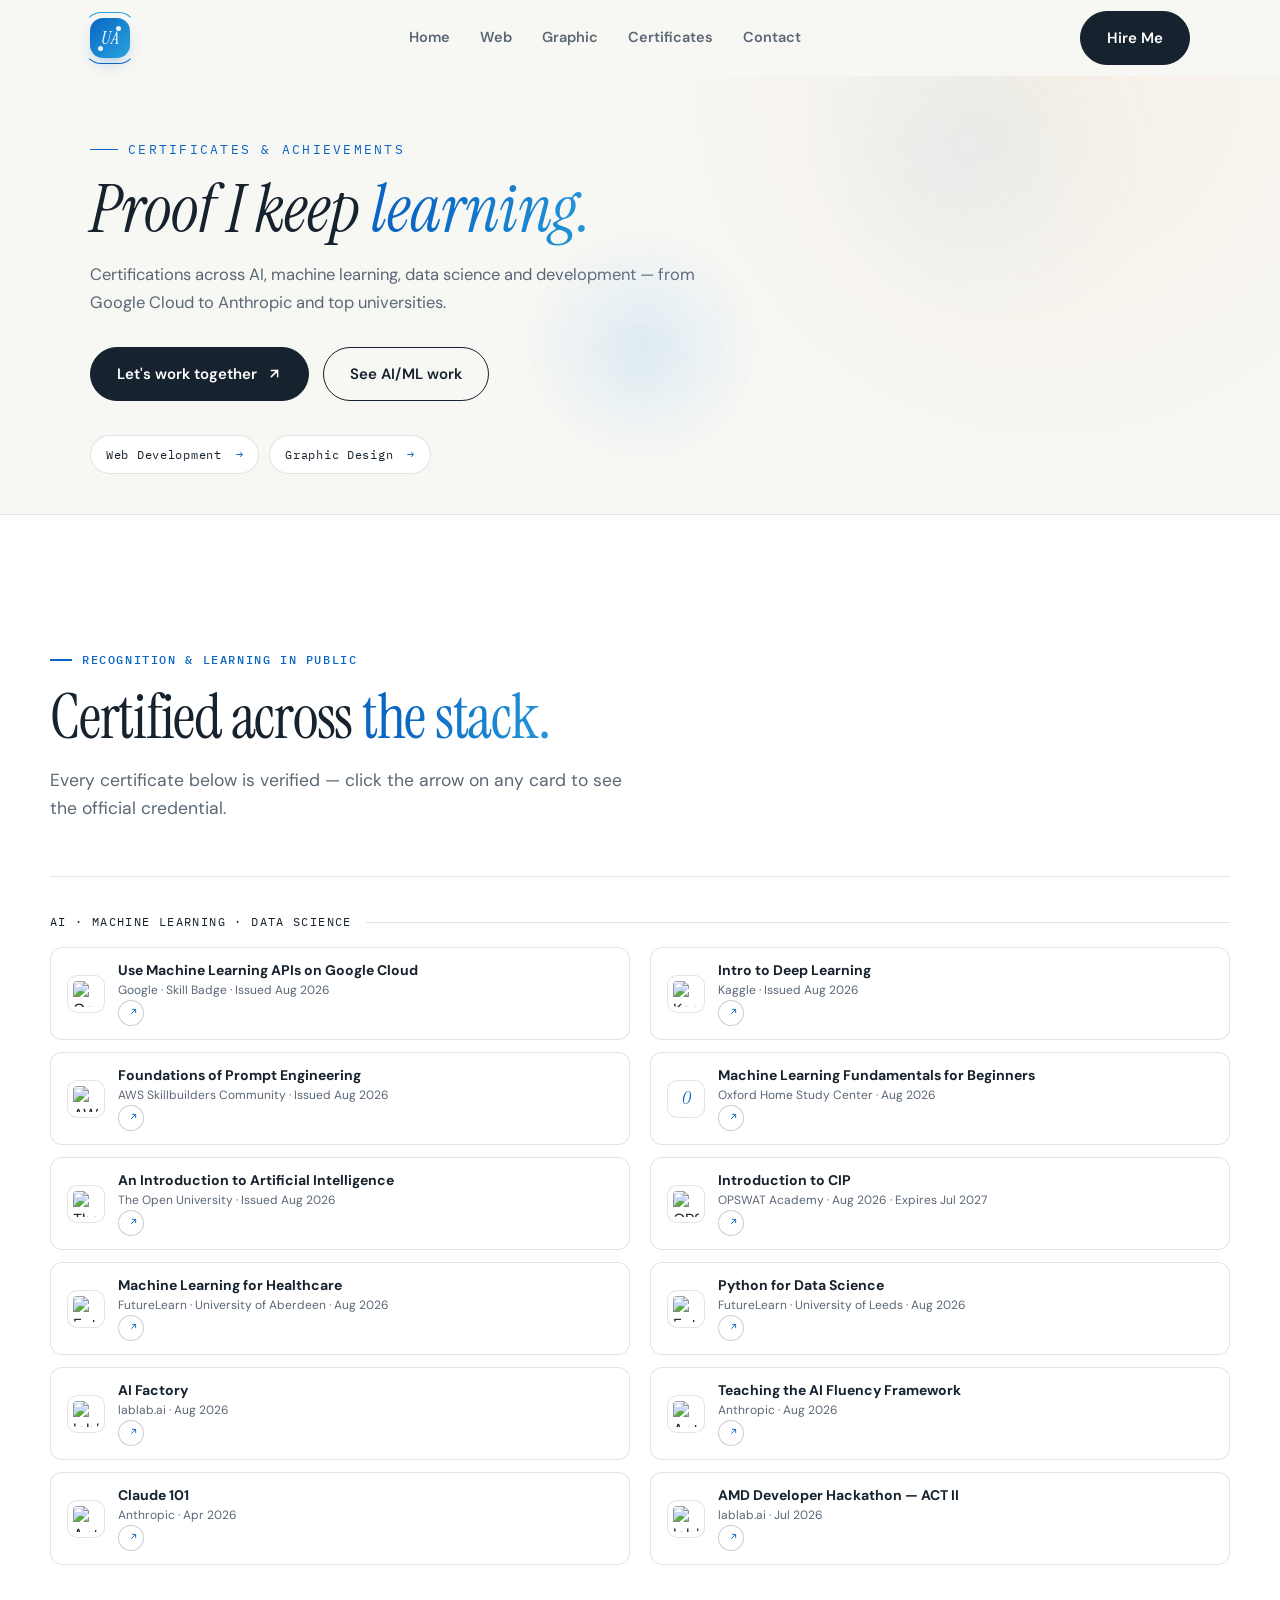
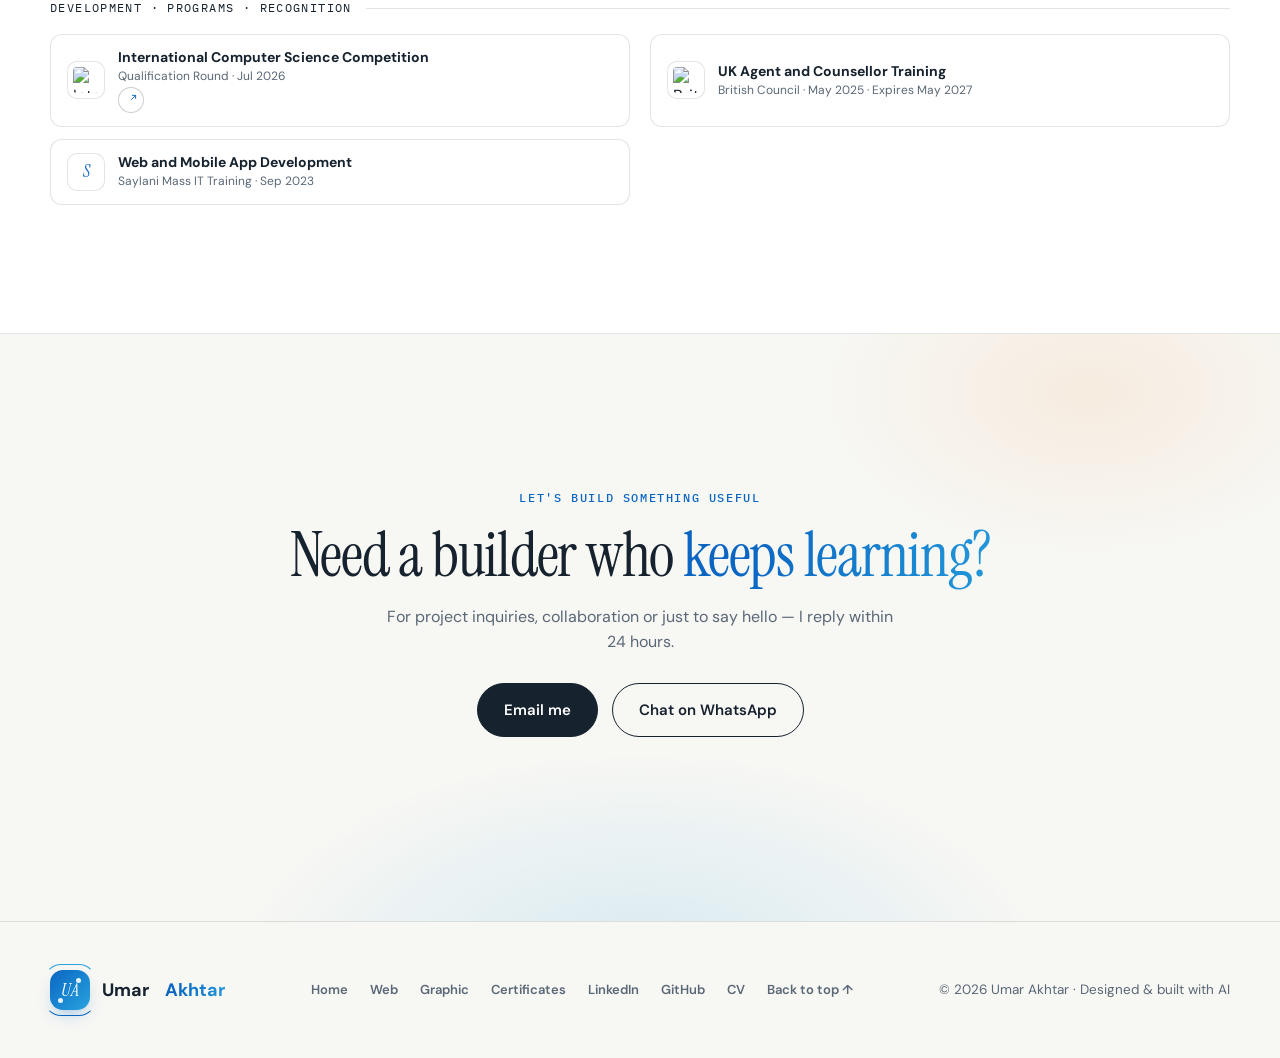
==== certificates.html @ e17dc5c0 "Portfolio website: Home, Web, Graphic + Certificates pages" ====
<!DOCTYPE html>
<html lang="en">
<head>
  <meta charset="UTF-8" />
  <meta name="viewport" content="width=device-width, initial-scale=1" />
  <title>Certificates — Umar Akhtar</title>
  <meta name="description" content="Certificates and achievements by Umar Akhtar — Google Cloud, Kaggle, AWS, Anthropic, lablab.ai, FutureLearn, The Open University and more." />
  <meta name="author" content="Umar Akhtar" />
  <meta property="og:type" content="website" />
  <meta property="og:title" content="Umar Akhtar | Certificates &amp; Achievements" />
  <link rel="preconnect" href="https://fonts.googleapis.com" />
  <link rel="preconnect" href="https://fonts.gstatic.com" crossorigin />
  <link href="https://fonts.googleapis.com/css2?family=DM+Sans:wght@400;500;600;700&family=Instrument+Serif:ital@0;1&family=IBM+Plex+Mono:wght@400;500;600&display=swap" rel="stylesheet" />
  <link rel="stylesheet" href="css/style.css" />
  <link rel="icon" type="image/svg+xml" href="assets/favicon.svg" />
</head>
<body>

  <div class="scroll-progress" id="scrollProgress"></div>

  <!-- ================= NAVBAR ================= -->
  <nav class="nav" id="nav">
    <div class="container nav-inner">
      <a href="index.html" class="brand">
        <span class="brand-mark">UA<i class="mark-dot d1"></i><i class="mark-dot d2"></i></span>
      </a>
      <div class="nav-links" id="navLinks">
        <a href="index.html">Home</a>
        <a href="web.html">Web</a>
        <a href="graphic.html">Graphic</a>
        <a href="certificates.html" class="active">Certificates</a>
        <a href="index.html#contact">Contact</a>
      </div>
      <a href="index.html#contact" class="nav-cta btn btn-primary">Hire Me</a>
      <button class="nav-toggle" id="navToggle" aria-label="Menu">
        <span></span><span></span><span></span>
      </button>
    </div>
  </nav>

  <!-- ================= PAGE HERO ================= -->
  <header class="page-hero" id="top">
    <div class="hero-blobs" aria-hidden="true"><span class="blob-1"></span><span class="blob-2"></span><span class="blob-3"></span></div>
    <div class="container">
      <span class="kicker">Certificates &amp; Achievements</span>
      <h1>Proof I keep <span class="grad-text">learning.</span></h1>
      <p class="lead">Certifications across AI, machine learning, data science and development — from Google Cloud to Anthropic and top universities.</p>
      <div class="hero-cta">
        <a href="index.html#contact" class="btn btn-primary">
          Let's work together
          <svg viewBox="0 0 24 24" fill="none" stroke="currentColor" stroke-width="2.4" stroke-linecap="round" stroke-linejoin="round"><path d="M7 7h10v10M7 17 17 7"/></svg>
        </a>
        <a href="index.html" class="btn btn-ghost">See AI/ML work</a>
      </div>
      <div class="cross-links">
        <a href="web.html">Web Development <span class="arrow">→</span></a>
        <a href="graphic.html">Graphic Design <span class="arrow">→</span></a>
      </div>
    </div>
  </header>

  <!-- ================= CERTIFICATES ================= -->
  <section class="section section-alt" id="work">
    <div class="shell">
      <div class="sec-head">
        <span class="eyebrow">Recognition &amp; learning in public</span>
        <h2 class="sec-title">Certified across <span class="grad-text">the stack.</span></h2>
        <p class="sec-lead">Every certificate below is verified — click the arrow on any card to see the official credential.</p>
      </div>

      <div class="cert-list">
        <div class="cert-group-title">AI · Machine Learning · Data Science</div>

        <div class="cert-item reveal"><img class="ci-logo" src="https://favicon.im/google.com" alt="Google logo" loading="lazy" /><div class="ci-main"><b>Use Machine Learning APIs on Google Cloud</b><span class="ci-org">Google · Skill Badge · Issued Aug 2026</span><a class="cert-arrow" href="https://www.credly.com/badges/61113eef-450f-4c91-9ad5-545ae4b2e867/linked_in_profile" target="_blank" rel="noopener" aria-label="Verify credential"><svg viewBox="0 0 24 24" fill="none" stroke="currentColor" stroke-width="2" stroke-linecap="round" stroke-linejoin="round"><path d="M14 3h7v7M21 3l-9 9"/></svg></a></div></div>

        <div class="cert-item reveal"><img class="ci-logo" src="https://favicon.im/kaggle.com" alt="Kaggle logo" loading="lazy" /><div class="ci-main"><b>Intro to Deep Learning</b><span class="ci-org">Kaggle · Issued Aug 2026</span><a class="cert-arrow" href="https://www.kaggle.com/learn/certification/umarakhtar00/intro-to-deep-learning" target="_blank" rel="noopener" aria-label="Verify credential"><svg viewBox="0 0 24 24" fill="none" stroke="currentColor" stroke-width="2" stroke-linecap="round" stroke-linejoin="round"><path d="M14 3h7v7M21 3l-9 9"/></svg></a></div></div>

        <div class="cert-item reveal"><img class="ci-logo" src="https://favicon.im/skillbuilder.aws" alt="AWS Skillbuilder logo" loading="lazy" /><div class="ci-main"><b>Foundations of Prompt Engineering</b><span class="ci-org">AWS Skillbuilders Community · Issued Aug 2026</span><a class="cert-arrow" href="https://drive.google.com/file/d/12GTcjqY87mibxZuol24gnOJAKCZM8T4a/view" target="_blank" rel="noopener" aria-label="Verify credential"><svg viewBox="0 0 24 24" fill="none" stroke="currentColor" stroke-width="2" stroke-linecap="round" stroke-linejoin="round"><path d="M14 3h7v7M21 3l-9 9"/></svg></a></div></div>

        <div class="cert-item reveal"><span class="ci-badge">O</span><div class="ci-main"><b>Machine Learning Fundamentals for Beginners</b><span class="ci-org">Oxford Home Study Center · Aug 2026</span><a class="cert-arrow" href="https://drive.google.com/file/d/1d8yItB7KLHiJ_7Ug4GX1fWsQzvDTvRZ-/view" target="_blank" rel="noopener" aria-label="Verify credential"><svg viewBox="0 0 24 24" fill="none" stroke="currentColor" stroke-width="2" stroke-linecap="round" stroke-linejoin="round"><path d="M14 3h7v7M21 3l-9 9"/></svg></a></div></div>

        <div class="cert-item reveal"><img class="ci-logo" src="https://favicon.im/open.ac.uk" alt="The Open University logo" loading="lazy" /><div class="ci-main"><b>An Introduction to Artificial Intelligence</b><span class="ci-org">The Open University · Issued Aug 2026</span><a class="cert-arrow" href="https://www.open.edu/openlearn/education-development/ai-matters/content-section-overview?active-tab=description-tab" target="_blank" rel="noopener" aria-label="Verify credential"><svg viewBox="0 0 24 24" fill="none" stroke="currentColor" stroke-width="2" stroke-linecap="round" stroke-linejoin="round"><path d="M14 3h7v7M21 3l-9 9"/></svg></a></div></div>

        <div class="cert-item reveal"><img class="ci-logo" src="https://favicon.im/opswatacademy.com" alt="OPSWAT Academy logo" loading="lazy" /><div class="ci-main"><b>Introduction to CIP</b><span class="ci-org">OPSWAT Academy · Aug 2026 · Expires Jul 2027</span><a class="cert-arrow" href="https://learn.opswatacademy.com/certificate/ruR7nCZaHg" target="_blank" rel="noopener" aria-label="Verify credential"><svg viewBox="0 0 24 24" fill="none" stroke="currentColor" stroke-width="2" stroke-linecap="round" stroke-linejoin="round"><path d="M14 3h7v7M21 3l-9 9"/></svg></a></div></div>

        <div class="cert-item reveal"><img class="ci-logo" src="https://favicon.im/futurelearn.com" alt="FutureLearn logo" loading="lazy" /><div class="ci-main"><b>Machine Learning for Healthcare</b><span class="ci-org">FutureLearn · University of Aberdeen · Aug 2026</span><a class="cert-arrow" href="https://www.futurelearn.com/certificates/tebbg5x" target="_blank" rel="noopener" aria-label="Verify credential"><svg viewBox="0 0 24 24" fill="none" stroke="currentColor" stroke-width="2" stroke-linecap="round" stroke-linejoin="round"><path d="M14 3h7v7M21 3l-9 9"/></svg></a></div></div>

        <div class="cert-item reveal"><img class="ci-logo" src="https://favicon.im/futurelearn.com" alt="FutureLearn logo" loading="lazy" /><div class="ci-main"><b>Python for Data Science</b><span class="ci-org">FutureLearn · University of Leeds · Aug 2026</span><a class="cert-arrow" href="https://www.futurelearn.com/certificates/582dvrx" target="_blank" rel="noopener" aria-label="Verify credential"><svg viewBox="0 0 24 24" fill="none" stroke="currentColor" stroke-width="2" stroke-linecap="round" stroke-linejoin="round"><path d="M14 3h7v7M21 3l-9 9"/></svg></a></div></div>

        <div class="cert-item reveal"><img class="ci-logo" src="https://favicon.im/lablab.ai" alt="lablab.ai logo" loading="lazy" /><div class="ci-main"><b>AI Factory</b><span class="ci-org">lablab.ai · Aug 2026</span><a class="cert-arrow" href="https://lablab.ai/u/@UmarAkhtar/ai-hackathons/nativebuilder-build-without-limits/certificate" target="_blank" rel="noopener" aria-label="Verify credential"><svg viewBox="0 0 24 24" fill="none" stroke="currentColor" stroke-width="2" stroke-linecap="round" stroke-linejoin="round"><path d="M14 3h7v7M21 3l-9 9"/></svg></a></div></div>

        <div class="cert-item reveal"><img class="ci-logo" src="https://favicon.im/anthropic.com" alt="Anthropic logo" loading="lazy" /><div class="ci-main"><b>Teaching the AI Fluency Framework</b><span class="ci-org">Anthropic · Aug 2026</span><a class="cert-arrow" href="https://verify.skilljar.com/c/xwosbypzkfuv" target="_blank" rel="noopener" aria-label="Verify credential"><svg viewBox="0 0 24 24" fill="none" stroke="currentColor" stroke-width="2" stroke-linecap="round" stroke-linejoin="round"><path d="M14 3h7v7M21 3l-9 9"/></svg></a></div></div>

        <div class="cert-item reveal"><img class="ci-logo" src="https://favicon.im/anthropic.com" alt="Anthropic logo" loading="lazy" /><div class="ci-main"><b>Claude 101</b><span class="ci-org">Anthropic · Apr 2026</span><a class="cert-arrow" href="https://verify.skilljar.com/c/drimpfpngrcu" target="_blank" rel="noopener" aria-label="Verify credential"><svg viewBox="0 0 24 24" fill="none" stroke="currentColor" stroke-width="2" stroke-linecap="round" stroke-linejoin="round"><path d="M14 3h7v7M21 3l-9 9"/></svg></a></div></div>

        <div class="cert-item reveal"><img class="ci-logo" src="https://favicon.im/lablab.ai" alt="lablab.ai logo" loading="lazy" /><div class="ci-main"><b>AMD Developer Hackathon — ACT II</b><span class="ci-org">lablab.ai · Jul 2026</span><a class="cert-arrow" href="https://lablab.ai/u/@UmarAkhtar/ai-hackathons/amd-developer-hackathon-act-ii/certificate" target="_blank" rel="noopener" aria-label="Verify credential"><svg viewBox="0 0 24 24" fill="none" stroke="currentColor" stroke-width="2" stroke-linecap="round" stroke-linejoin="round"><path d="M14 3h7v7M21 3l-9 9"/></svg></a></div></div>

        <div class="cert-group-title">Development · Programs · Recognition</div>

        <div class="cert-item reveal"><img class="ci-logo" src="https://favicon.im/icscompetition.org" alt="International Computer Science Competition logo" loading="lazy" /><div class="ci-main"><b>International Computer Science Competition</b><span class="ci-org">Qualification Round · Jul 2026</span><a class="cert-arrow" href="https://icscompetition.org/c/Certificate-QR-2026-1037C925A299-3f8cbebe00ad6f4a1f939a5cc4a01f4b.pdf" target="_blank" rel="noopener" aria-label="Verify credential"><svg viewBox="0 0 24 24" fill="none" stroke="currentColor" stroke-width="2" stroke-linecap="round" stroke-linejoin="round"><path d="M14 3h7v7M21 3l-9 9"/></svg></a></div></div>

        <div class="cert-item reveal"><img class="ci-logo" src="https://favicon.im/britishcouncil.org" alt="British Council logo" loading="lazy" /><div class="ci-main"><b>UK Agent and Counsellor Training</b><span class="ci-org">British Council · May 2025 · Expires May 2027</span></div></div>

        <div class="cert-item reveal"><span class="ci-badge">S</span><div class="ci-main"><b>Web and Mobile App Development</b><span class="ci-org">Saylani Mass IT Training · Sep 2023</span></div></div>
      </div>
    </div>
  </section>

  <!-- ================= CONTACT CTA ================= -->
  <section class="contact-section" id="cta">
    <div class="shell">
      <span class="eyebrow">Let's build something useful</span>
      <h2 class="sec-title">Need a builder who <span class="grad-text">keeps learning?</span></h2>
      <p>For project inquiries, collaboration or just to say hello — I reply within 24 hours.</p>
      <div class="hero-cta" style="justify-content:center;">
        <a class="btn btn-primary" href="mailto:akhtarumar11223@gmail.com">Email me</a>
        <a class="btn btn-ghost" href="https://wa.me/923136928882" target="_blank" rel="noopener">Chat on WhatsApp</a>
      </div>
    </div>
  </section>

  <!-- ================= FOOTER ================= -->
  <footer class="footer">
    <div class="shell footer-inner">
      <a href="index.html" class="brand"><span class="brand-mark">UA<i class="mark-dot d1"></i><i class="mark-dot d2"></i></span> Umar&nbsp;<i class="grad-text" style="font-style:normal;">Akhtar</i></a>
      <div class="footer-nav">
        <a href="index.html">Home</a>
        <a href="web.html">Web</a>
        <a href="graphic.html">Graphic</a>
        <a href="certificates.html">Certificates</a>
        <a href="https://www.linkedin.com/in/umar-akhtar-designer/" target="_blank" rel="noopener">LinkedIn</a>
        <a href="https://github.com/umar-akhtar-designer" target="_blank" rel="noopener">GitHub</a>
        <a href="assets/Umar_Akhtar_CV.pdf" download>CV</a>
        <a href="#top">Back to top ↑</a>
      </div>
      <p>© 2026 Umar Akhtar · Designed &amp; built with AI</p>
    </div>
  </footer>

  <button class="back-top" id="backTop" aria-label="Back to top">↑</button>

  <script src="js/main.js"></script>
</body>
</html>
---- css/style.css ----
/* ============================================================
   Umar Akhtar — Portfolio Stylesheet v3
   Light editorial "paper" theme · LinkedIn blue accent · 3D depth
   ============================================================ */

:root {
  --ink: #16222e;
  --muted: #5a6775;
  --paper: #f7f7f4;
  --surface: #ffffff;
  --line: rgba(22, 34, 46, .12);
  --line-strong: rgba(22, 34, 46, .22);
  --blue: #0a66c2;
  --blue-lite: #28a3df;
  --blue-deep: #09407a;
  --sky: #b9dcf5;
  --corner: #f2994a;
  --ink-60: rgba(22,34,46,.6);
  --grad: linear-gradient(100deg, #0a66c2 10%, #28a3df 55%, #0a66c2 90%);
  --shadow: 0 24px 70px rgba(22,34,46,.10);
  --ease: cubic-bezier(.22, 1, .36, 1);
  --maxw: 1180px;
  --mono: 'IBM Plex Mono', ui-monospace, monospace;
  --sans: 'DM Sans', system-ui, sans-serif;
  --serif: 'Instrument Serif', Georgia, serif;
  --nav-h: 76px;
}

* { margin: 0; padding: 0; box-sizing: border-box; }

html { scroll-behavior: smooth; }

body {
  background: radial-gradient(circle at 82% 3%, rgba(242,153,74,.08), transparent 26rem), var(--paper);
  color: var(--ink);
  font-family: var(--sans);
  line-height: 1.6;
  overflow-x: hidden;
  -webkit-font-smoothing: antialiased;
  color-scheme: light;
}

img { max-width: 100%; display: block; }
a { text-decoration: none; color: inherit; }
ul { list-style: none; }
::selection { background: rgba(40,163,223,.25); }

.container { max-width: var(--maxw); margin: 0 auto; padding: 0 clamp(20px, 4vw, 40px); }
.shell { width: min(var(--maxw), 100% - 40px); margin: 0 auto; }

/* ---------- Scroll progress bar ---------- */
.scroll-progress {
  position: fixed;
  top: 0; left: 0;
  height: 3px;
  width: 0%;
  background: var(--grad);
  z-index: 200;
  box-shadow: 0 0 12px rgba(40,163,223,.6);
}

/* ---------- Typography ---------- */
.grad-text {
  background: var(--grad);
  background-size: 220% auto;
  -webkit-background-clip: text;
  background-clip: text;
  color: transparent;
  animation: accentFlow 6s linear infinite;
}
@keyframes accentFlow {
  to { background-position: 220% center; }
}

.eyebrow {
  font-family: var(--mono);
  font-size: 11.5px;
  font-weight: 500;
  letter-spacing: .14em;
  text-transform: uppercase;
  color: var(--blue);
  display: inline-flex;
  align-items: center;
  gap: 10px;
  margin-bottom: 18px;
}
.eyebrow::before {
  content: '';
  width: 22px; height: 1.5px;
  background: var(--blue);
}

h2.sec-title {
  font-family: var(--serif);
  font-weight: 400;
  font-size: clamp(38px, 5.4vw, 62px);
  line-height: .98;
  letter-spacing: -.02em;
  margin-bottom: 18px;
  color: var(--ink);
}
.sec-lead {
  color: var(--muted);
  font-size: clamp(15px, 1.7vw, 17.5px);
  max-width: 600px;
}
.sec-head { margin-bottom: 54px; }
.sec-head.center { text-align: center; }
.sec-head.center .sec-lead { margin: 0 auto; }

/* ---------- Buttons ---------- */
.btn {
  display: inline-flex;
  align-items: center;
  gap: 10px;
  padding: 14px 26px;
  border-radius: 999px;
  font-family: var(--sans);
  font-weight: 600;
  font-size: 15px;
  border: 1.5px solid var(--ink);
  cursor: pointer;
  transition: transform .25s var(--ease), box-shadow .25s var(--ease), background .25s ease, color .25s ease, border-color .25s ease;
  position: relative;
  overflow: hidden;
}
.btn svg { width: 15px; height: 15px; flex-shrink: 0; }

.btn-primary {
  background: var(--ink);
  color: #fff;
  border-color: var(--ink);
}
.btn-primary:hover {
  background: var(--blue-deep);
  border-color: var(--blue-deep);
  transform: translateY(-2px);
  box-shadow: 0 16px 36px -14px rgba(10,102,194,.55);
}

.btn-ghost {
  background: transparent;
  color: var(--ink);
}
.btn-ghost:hover { background: var(--ink); color: #fff; transform: translateY(-2px); }

.btn-link {
  background: none; border: none; padding: 0;
  font-size: 15px; font-weight: 600; color: var(--blue);
  display: inline-flex; align-items: center; gap: 8px;
}
.btn-link svg { transition: transform .25s var(--ease); }
.btn-link:hover svg { transform: translate(3px, -3px); }

/* ---------- Navbar ---------- */
.nav {
  position: fixed;
  top: 0; left: 0; right: 0;
  height: var(--nav-h);
  z-index: 150;
  background: rgba(247,247,244,.88);
  backdrop-filter: blur(14px);
  -webkit-backdrop-filter: blur(14px);
  border-bottom: 1px solid transparent;
  transition: border-color .3s ease, background .3s ease;
}
.nav.scrolled { border-bottom-color: var(--line); }
.nav-inner {
  height: 100%;
  display: flex;
  align-items: center;
  justify-content: space-between;
  gap: 24px;
}

.brand {
  display: flex;
  align-items: center;
  gap: 12px;
  font-family: var(--sans);
  font-weight: 700;
  font-size: 18px;
  color: var(--ink);
}
.brand-mark {
  position: relative;
  width: 40px; height: 40px;
  border-radius: 13px;
  display: flex; align-items: center; justify-content: center;
  background: linear-gradient(135deg, var(--blue) 0%, var(--blue-lite) 100%);
  color: #fff;
  font-family: var(--serif);
  font-style: italic;
  font-size: 18px;
  font-weight: 400;
  letter-spacing: .02em;
  line-height: 1;
  flex-shrink: 0;
  box-shadow: 0 8px 18px -8px rgba(10, 102, 194, .55);
  transition: transform .25s var(--ease), box-shadow .25s var(--ease);
}
.brand:hover .brand-mark { transform: rotate(-4deg) scale(1.04); box-shadow: 0 12px 22px -8px rgba(10, 102, 194, .6); }
.brand-mark::after {
  content: '';
  position: absolute;
  inset: -6px;
  border-radius: 17px;
  border: 1.5px solid transparent;
  border-top-color: var(--blue-lite);
  border-bottom-color: var(--blue);
  animation: spin 6s linear infinite;
  pointer-events: none;
}
.brand-mark .mark-dot {
  position: absolute;
  width: 5px; height: 5px;
  border-radius: 50%;
  background: #fff;
  opacity: .9;
}
.mark-dot.d1 { top: 8px; right: 9px; }
.mark-dot.d2 { bottom: 7px; left: 8px; }
@keyframes spin { to { transform: rotate(360deg); } }

.nav-links {
  display: flex;
  align-items: center;
  gap: 30px;
}
.nav-links a {
  font-size: 14.5px;
  font-weight: 600;
  color: var(--muted);
  position: relative;
  transition: color .2s ease;
}
.nav-links a::after {
  content: '';
  position: absolute;
  left: 0; bottom: -6px;
  width: 0; height: 2px;
  background: var(--grad);
  border-radius: 2px;
  transition: width .25s var(--ease);
}
.nav-links a:hover, .nav-links a.active { color: var(--ink); }
.nav-links a:hover::after, .nav-links a.active::after { width: 100%; }

.nav-cta { flex-shrink: 0; }
.nav-cta .btn { padding: 8px 26px; font-size: 13.5px; }

.nav-toggle {
  display: none;
  flex-direction: column;
  gap: 5px;
  background: none;
  border: none;
  cursor: pointer;
  padding: 8px;
  z-index: 160;
}
.nav-toggle span {
  width: 24px; height: 2px;
  background: var(--ink);
  border-radius: 2px;
  transition: transform .3s ease, opacity .3s ease;
}
.nav-toggle.open span:nth-child(1) { transform: translateY(7px) rotate(45deg); }
.nav-toggle.open span:nth-child(2) { opacity: 0; }
.nav-toggle.open span:nth-child(3) { transform: translateY(-7px) rotate(-45deg); }

/* ---------- Hero ---------- */
.hero {
  position: relative;
  padding: calc(var(--nav-h) + 64px) 0 90px;
  overflow: hidden;
}
.hero-blobs {
  position: absolute; inset: 0; pointer-events: none;
  -webkit-mask-image: radial-gradient(circle at 50% 40%, #000, transparent 72%);
  mask-image: radial-gradient(circle at 50% 40%, #000, transparent 72%);
}
.hero-blobs span {
  position: absolute;
  border-radius: 50%;
  filter: blur(2px);
}
.blob-1 { width: 420px; height: 420px; top: -80px; right: 6%; background: radial-gradient(circle, rgba(40,163,223,.20), transparent 65%); }
.blob-2 { width: 340px; height: 340px; bottom: -70px; left: 2%; background: radial-gradient(circle, rgba(242,153,74,.16), transparent 65%); }
.blob-3 { width: 260px; height: 260px; top: 24%; left: 40%; background: radial-gradient(circle, rgba(155,205,240,.28), transparent 65%); }

.hero-inner {
  position: relative;
  display: grid;
  grid-template-columns: 7fr 5fr;
  gap: clamp(40px, 6vw, 80px);
  align-items: center;
}

.hero-badge {
  display: inline-flex;
  align-items: center;
  gap: 9px;
  padding: 6px 14px;
  border-radius: 999px;
  background: var(--surface);
  border: 1px solid var(--line);
  font-family: var(--mono);
  font-size: 11.5px;
  font-weight: 500;
  letter-spacing: .06em;
  color: var(--muted);
  margin-bottom: 24px;
  box-shadow: 0 8px 22px -12px rgba(22,34,46,.18);
}
.status-dot {
  width: 8px; height: 8px;
  border-radius: 50%;
  background: #85b82c;
  box-shadow: 0 0 0 4px rgba(133,184,44,.20);
  animation: statusBreath 2.4s ease-out infinite;
}
@keyframes statusBreath {
  0%,100% { box-shadow: 0 0 0 4px rgba(133,184,44,.20); }
  50%     { box-shadow: 0 0 0 9px rgba(133,184,44,0); }
}

.award-pill {
  display: inline-flex;
  align-items: center;
  gap: 9px;
  margin-left: 12px;
  padding: 6px 14px;
  border-radius: 999px;
  background: var(--surface);
  border: 1px dashed var(--blue);
  font-family: var(--mono);
  font-size: 11.5px;
  font-weight: 500;
  letter-spacing: .04em;
  color: var(--blue);
  transform: translateY(-1px);
}

.hero h1 {
  font-family: var(--sans);
  font-weight: 700;
  font-size: clamp(34px, 5vw, 58px);
  line-height: 1.05;
  letter-spacing: -.03em;
  margin-bottom: 10px;
  color: var(--ink);
}
.hero h1 .line {
  display: block;
  overflow: hidden;
}
.hero h1 .line span {
  display: block;
  animation: lineIn 1s var(--ease) both;
}
.hero h1 .line:nth-child(2) span { animation-delay: .15s; }
.hero h1 .line:nth-child(3) span { animation-delay: .3s; font-family: var(--serif); font-style: italic; font-weight: 400; font-size: 1.12em; letter-spacing: -.01em; }
@keyframes lineIn {
  from { transform: translateY(110%); }
  to   { transform: translateY(0); }
}

.hero-sub {
  color: var(--muted);
  font-size: clamp(16px, 1.7vw, 19px);
  max-width: 480px;
  margin: 22px 0 32px;
}
.hero-sub b { color: var(--ink); }

.hero-cta { display: flex; flex-wrap: wrap; gap: 14px; margin-bottom: 34px; }

/* hero portrait — 3D sticker look */
.hero-visual { position: relative; display: flex; justify-content: center; }
.photo-frame {
  position: relative;
  width: min(360px, 88%);
  aspect-ratio: 4/5;
  border: 6px solid var(--ink);
  border-radius: 4px;
  overflow: hidden;
  background: var(--surface);
  box-shadow: 14px 16px 0 var(--sky), 40px 48px 70px -28px rgba(22,34,46,.28);
  transform: rotate(-2deg);
  transition: transform .5s var(--ease), box-shadow .5s var(--ease);
}
.hero-visual:hover .photo-frame {
  transform: rotate(0deg) translateY(-6px);
  box-shadow: 20px 24px 0 var(--sky), 48px 60px 80px -30px rgba(22,34,46,.3);
}
.photo-frame .parallax {
  width: 100%; height: 100%;
  object-fit: cover;
  will-change: transform;
}
.photo-caption {
  position: absolute;
  bottom: 10px; left: 10px;
  font-family: var(--mono);
  font-size: 10.5px;
  letter-spacing: .1em;
  text-transform: uppercase;
  background: rgba(247,247,244,.9);
  border: 1px solid var(--line);
  padding: 6px 11px;
  border-radius: 3px;
  color: var(--ink-60);
}

.float-chip {
  position: absolute;
  display: flex;
  align-items: center;
  gap: 9px;
  background: var(--surface);
  border: 1px solid var(--line-strong);
  border-radius: 13px;
  padding: 11px 15px;
  box-shadow: 8px 10px 0 rgba(185,220,245,.55), 0 22px 40px -18px rgba(22,34,46,.25);
  animation: floatY 5.5s ease-in-out infinite;
  z-index: 4;
}
.float-chip .ic {
  width: 34px; height: 34px;
  border-radius: 9px;
  background: var(--blue);
  display: flex; align-items: center; justify-content: center;
}
.float-chip .ic svg { width: 18px; height: 18px; stroke: #fff; }
.float-chip b { display: block; font-size: 13px; line-height: 1.2; color: var(--ink); }
.float-chip span { font-size: 10.5px; color: var(--muted); }
.chip-tl { top: 6%; left: -3%; }
.chip-br { bottom: 10%; right: -2%; animation-delay: 1.4s; }
.chip-br .ic { background: var(--corner); }
@keyframes floatY {
  0%,100% { transform: translateY(0) rotate(0); }
  50%     { transform: translateY(-12px) rotate(.5deg); }
}

/* ---------- Proof bar ---------- */
.proof {
  border-top: 1px solid var(--line);
  border-bottom: 1px solid var(--line);
  background: var(--surface);
  padding: 40px 0;
}
.proof-grid {
  display: grid;
  grid-template-columns: repeat(4, 1fr);
  gap: 20px;
}
.proof-item { text-align: center; }
.proof-item .num {
  font-family: var(--serif);
  font-style: italic;
  font-size: clamp(44px, 5vw, 64px);
  line-height: 1;
  background: var(--grad);
  background-size: 220% auto;
  -webkit-background-clip: text;
  background-clip: text;
  color: transparent;
  animation: accentFlow 8s linear infinite;
}
.proof-item .lbl { margin-top: 8px; font-family: var(--mono); font-size: 11px; text-transform: uppercase; letter-spacing: .12em; color: var(--muted); }

/* ---------- Section base ---------- */
.section { padding: clamp(80px, 10vw, 128px) 0; position: relative; }
.section-alt { background: var(--surface); border-top: 1px solid var(--line); border-bottom: 1px solid var(--line); }

/* ---------- About / capabilities ---------- */
.cap-grid {
  display: grid;
  grid-template-columns: repeat(3, 1fr);
  gap: 18px;
  margin-top: 36px;
}
.cap-card {
  background: var(--surface);
  border: 1px solid var(--line);
  border-radius: 18px;
  padding: 30px;
  position: relative;
  overflow: hidden;
  transition: transform .3s var(--ease), box-shadow .3s var(--ease), border-color .3s ease;
}
.cap-card::before {
  content: '';
  position: absolute;
  top: 0; left: 0; right: 0;
  height: 4px;
  background: var(--grad);
  transform: scaleX(0);
  transform-origin: left;
  transition: transform .4s var(--ease);
}
.cap-card:hover {
  transform: translateY(-5px);
  box-shadow: 10px 12px 0 rgba(185,220,245,.6), 0 26px 50px -24px rgba(22,34,46,.18);
}
.cap-card:hover::before { transform: scaleX(1); }
.cap-card .idx { font-family: var(--mono); font-size: 12px; color: var(--blue); letter-spacing: .08em; }
.cap-card .ic {
  width: 46px; height: 46px;
  border-radius: 12px;
  background: var(--blue);
  display: flex; align-items: center; justify-content: center;
  margin: 18px 0 16px;
}
.cap-card .ic svg { width: 23px; height: 23px; stroke: #fff; }
.cap-card h3 { font-size: 19px; margin-bottom: 8px; color: var(--ink); }
.cap-card p { font-size: 14px; color: var(--muted); }
.cap-card .stack { margin-top: 16px; padding-top: 14px; border-top: 1px solid var(--line); font-family: var(--mono); font-size: 11px; color: var(--muted); }

/* ---------- Projects ---------- */
.projects-grid {
  display: grid;
  grid-template-columns: repeat(2, 1fr);
  gap: 22px;
  align-items: start;
}
.project-card {
  background: var(--surface);
  border: 1px solid var(--line);
  border-radius: 20px;
  overflow: hidden;
  display: flex;
  flex-direction: column;
  position: relative;
  transition: transform .35s var(--ease), box-shadow .35s var(--ease);
}
.project-card:hover {
  transform: translateY(-5px);
  box-shadow: 14px 16px 0 rgba(185,220,245,.5), 0 30px 60px -28px rgba(22,34,46,.2);
}
.project-card::before {
  content: '';
  position: absolute;
  top: 0; left: 0; right: 0;
  height: 5px;
  background: var(--grad);
  z-index: 2;
  transform: scaleX(0);
  transform-origin: left;
  transition: transform .45s var(--ease);
}
.project-card:hover::before { transform: scaleX(1); }

/* mini browser mockup */
.browser-vis {
  border-bottom: 1px solid var(--line);
  background: linear-gradient(145deg, #eaf3fb, #d8e9f7);
  position: relative;
  aspect-ratio: 16/9;
  display: flex;
  flex-direction: column;
  padding: 20px;
}
.browser-bar {
  display: flex;
  align-items: center;
  gap: 6px;
  background: rgba(255,255,255,.6);
  border: 1px solid rgba(22,34,46,.08);
  border-radius: 6px;
  padding: 6px 10px;
  width: fit-content;
  font-family: var(--mono);
  font-size: 10px;
  color: var(--muted);
}
.browser-bar i { width: 7px; height: 7px; border-radius: 50%; display: inline-block; }
.browser-bar i:nth-child(1) { background: #f2994a; }
.browser-bar i:nth-child(2) { background: #f7c948; }
.browser-bar i:nth-child(3) { background: #85b82c; }
.browser-bar span { margin-left: 4px; }
.page-skeleton {
  flex: 1;
  margin-top: 14px;
  background: rgba(255,255,255,.55);
  border: 1px solid rgba(22,34,46,.07);
  border-radius: 8px;
  padding: 12px;
  display: flex;
  flex-direction: column;
  gap: 8px;
}
.page-skeleton i {
  display: block;
  height: 7px;
  border-radius: 4px;
  background: linear-gradient(90deg, rgba(10,102,194,.55), rgba(40,163,223,.25));
}
.page-skeleton i:nth-child(1) { width: 38%; height: 12px; }
.page-skeleton i:nth-child(2) { width: 92%; }
.page-skeleton i:nth-child(3) { width: 84%; }
.page-skeleton i:nth-child(4) { width: 88%; opacity: .5; }
.page-skeleton i:nth-child(5) { width: 30%; margin-top: auto; opacity: .7; }
.browser-vis .watermark-ic {
  position: absolute;
  right: 16px; bottom: 14px;
  width: 54px; height: 54px;
  background: var(--blue);
  border-radius: 14px;
  display: flex; align-items: center; justify-content: center;
  box-shadow: 6px 8px 0 rgba(255,255,255,.55), 0 14px 26px -10px rgba(10,102,194,.6);
  transform: rotate(-3deg);
}
.browser-vis .watermark-ic svg { width: 26px; height: 26px; stroke: #fff; }

/* dark teal-ish stage for AI/hackathon card */
.browser-vis.dark {
  background: linear-gradient(145deg, #0a3b73, #052345);
}
.browser-vis.dark .browser-bar {
  background: rgba(255,255,255,.12);
  color: #bcd6ee;
  border-color: rgba(255,255,255,.14);
}
.browser-vis.dark .page-skeleton {
  background: rgba(255,255,255,.09);
  border-color: rgba(255,255,255,.12);
}
.browser-vis.dark .page-skeleton i { background: linear-gradient(90deg, rgba(255,255,255,.4), rgba(255,255,255,.12)); }
.browser-vis.dark .watermark-ic {
  background: #28a3df;
  box-shadow: 6px 8px 0 rgba(255,255,255,.14), 0 14px 26px -10px rgba(0,0,0,.6);
}
.project-screenshot {
  width: 100%;
  display: block;
}
.browser-vis.dark .project-screenshot {
  background: #f0f0f0;
}
.project-screenshot-wrapper {
  width: 100%;
  overflow: hidden;
  border-radius: 16px 16px 0 0;
  position: relative;
}
/* ---------- Graphic gallery (masonry, adapts to image sizes) ---------- */
.gallery-group { margin-top: clamp(40px, 6vw, 64px); }
.gallery-group:first-of-type { margin-top: clamp(36px, 5vw, 56px); }
.gallery-title {
  display: flex;
  align-items: baseline;
  gap: 14px;
  flex-wrap: wrap;
  margin-bottom: 26px;
}
.gallery-title h3 {
  font-family: var(--serif);
  font-weight: 400;
  font-size: clamp(26px, 3.4vw, 34px);
  letter-spacing: .2px;
}
.gallery-title span.count {
  font-family: var(--mono);
  font-size: 12.5px;
  letter-spacing: .08em;
  text-transform: uppercase;
  color: var(--blue);
  border: 1px solid var(--line-strong);
  border-radius: 999px;
  padding: 4px 12px;
}
.gallery-grid {
  columns: 3 280px;
  column-gap: clamp(16px, 2.4vw, 28px);
}
.gallery-item {
  break-inside: avoid;
  margin: 0 0 clamp(16px, 2.4vw, 28px);
  border-radius: 16px;
  overflow: hidden;
  background: var(--surface);
  box-shadow: 0 14px 40px rgba(22,34,46,.08);
  border: 1px solid var(--line);
  transition: transform .45s var(--ease), box-shadow .45s var(--ease);
}
.gallery-item:hover {
  transform: translateY(-5px);
  box-shadow: 0 26px 60px rgba(22,34,46,.14);
}
.gallery-item img { width: 100%; height: auto; display: block; }
.gallery-item figcaption {
  padding: 12px 16px 14px;
  font-family: var(--mono);
  font-size: 11.5px;
  letter-spacing: .06em;
  color: var(--muted);
  display: flex;
  justify-content: space-between;
  gap: 10px;
}
.gallery-item figcaption b { color: var(--ink); font-weight: 600; }
.project-tag {
  position: absolute;
  top: 20px; left: 20px;
  z-index: 3;
  font-family: var(--mono);
  font-size: 10.5px;
  font-weight: 500;
  letter-spacing: .1em;
  text-transform: uppercase;
  background: var(--ink);
  color: #fff;
  padding: 6px 12px;
  border-radius: 4px;
  box-shadow: 4px 5px 0 rgba(255,255,255,.35);
}
.project-tag.live { background: var(--blue); box-shadow: 4px 5px 0 rgba(10,102,194,.25); }

.project-body { padding: 26px 26px 28px; display: flex; flex-direction: column; flex: 1; }
.project-body .roles { font-family: var(--mono); font-size: 11px; letter-spacing: .1em; text-transform: uppercase; color: var(--blue); margin-bottom: 10px; }
.project-body h3 { font-family: var(--serif); font-weight: 400; font-size: 30px; line-height: 1.02; margin-bottom: 8px; color: var(--ink); }
.project-body p { font-size: 14.5px; color: var(--muted); flex: 1; }
.project-metrics {
  display: flex;
  gap: 26px;
  margin-top: 20px;
  padding-top: 18px;
  border-top: 1px solid var(--line);
}
.project-metrics div b {
  font-family: var(--serif);
  font-style: italic;
  font-size: 26px;
  color: var(--ink);
  display: block; line-height: 1;
}
.project-metrics div span { font-family: var(--mono); font-size: 10.5px; text-transform: uppercase; letter-spacing: .08em; color: var(--muted); }
.project-links { display: flex; gap: 16px; margin-top: 18px; }

/* ---------- Achievements / recognition ---------- */
.rec-grid {
  display: grid;
  grid-template-columns: repeat(4, 1fr);
  gap: 18px;
  margin-top: 36px;
}
.rec-cell {
  background: var(--surface);
  border: 1px solid var(--line);
  border-radius: 16px;
  padding: 26px;
  transition: transform .3s var(--ease), box-shadow .3s var(--ease);
}
.rec-cell:hover {
  transform: translateY(-5px);
  box-shadow: 8px 10px 0 rgba(185,220,245,.55), 0 22px 42px -20px rgba(22,34,46,.18);
}
.rec-cell .trophy {
  width: 44px; height: 44px;
  border-radius: 12px;
  background: linear-gradient(135deg, var(--blue), var(--blue-lite));
  display: flex; align-items: center; justify-content: center;
  margin-bottom: 16px;
}
.rec-cell .trophy svg { width: 21px; height: 21px; stroke: #fff; }
.rec-cell h3 { font-size: 16px; margin-bottom: 6px; color: var(--ink); line-height: 1.25; }
.rec-cell .org { font-family: var(--mono); font-size: 11px; text-transform: uppercase; letter-spacing: .08em; color: var(--blue); margin-bottom: 4px; }
.rec-cell .date { font-size: 12px; color: var(--muted); }

/* certificates */
.cert-list {
  margin-top: 44px;
  display: grid;
  grid-template-columns: 1fr 1fr;
  gap: 12px 20px;
  border-top: 1px solid var(--line);
  padding-top: 30px;
}
.cert-item {
  display: flex;
  align-items: center;
  gap: 13px;
  padding: 13px 16px;
  background: var(--surface);
  border: 1px solid var(--line);
  border-radius: 12px;
  transition: border-color .25s ease, transform .25s var(--ease);
}
.cert-item:hover { border-color: var(--blue); transform: translateX(4px); }
.cert-item .ck { width: 30px; height: 30px; border-radius: 9px; background: var(--blue); display: flex; align-items: center; justify-content: center; flex-shrink: 0; }
.cert-item .ck svg { width: 15px; height: 15px; stroke: #fff; }
.cert-item b { font-size: 14px; color: var(--ink); display: block; line-height: 1.3; }
.cert-item span { font-size: 12px; color: var(--muted); }
.cert-item .ci-logo {
  width: 38px; height: 38px;
  border-radius: 10px;
  background: #fff;
  border: 1px solid var(--line);
  padding: 5px;
  object-fit: contain;
  flex-shrink: 0;
}
.cert-item .ci-badge {
  width: 38px; height: 38px;
  border-radius: 10px;
  background: var(--surface);
  border: 1px solid var(--line);
  display: flex; align-items: center; justify-content: center;
  font-family: var(--serif);
  font-style: italic;
  font-size: 17px;
  color: var(--blue);
  flex-shrink: 0;
}
.cert-item .ci-main { min-width: 0; flex: 1; display: flex; flex-direction: column; gap: 2px; }
.cert-item .ci-main b { font-size: 14px; color: var(--ink); line-height: 1.3; display: block; }
.cert-item .ci-main .ci-org { font-size: 12px; color: var(--muted); line-height: 1.4; }
.cert-item .cert-arrow {
  align-self: flex-start;
  width: 26px; height: 26px;
  border-radius: 50%;
  background: var(--surface);
  border: 1px solid var(--line-strong);
  display: flex; align-items: center; justify-content: center;
  color: var(--blue);
  transition: background .25s ease, color .25s ease;
  flex-shrink: 0;
}
.cert-item .cert-arrow svg { width: 11px; height: 11px; stroke: currentColor; }
.cert-item:hover .cert-arrow { background: var(--blue); color: #fff; }
.cert-group-title {
  grid-column: 1 / -1;
  display: flex;
  align-items: center;
  gap: 14px;
  font-family: var(--mono);
  font-size: 11.5px;
  letter-spacing: .12em;
  text-transform: uppercase;
  color: var(--ink);
  margin: 22px 0 4px;
}
.cert-group-title:first-of-type { margin-top: 6px; }
.cert-group-title::after { content: ""; height: 1px; background: var(--line); flex: 1; }

/* ---------- Experience accordion ---------- */
.experience {
  max-width: 860px;
  margin: 0 auto;
}
.exp-row { border-bottom: 1px solid var(--line); }
.exp-row:first-child { border-top: 1px solid var(--line); }
.exp-row summary {
  list-style: none;
  cursor: pointer;
  padding: 28px 8px;
  display: flex;
  align-items: center;
  gap: 20px;
  transition: background .2s ease;
  border-radius: 8px;
}
.exp-row summary::-webkit-details-marker { display: none; }
.exp-row summary:hover { background: rgba(10,102,194,.04); }
.exp-logo {
  width: 52px; height: 52px;
  border-radius: 14px;
  background: var(--surface);
  border: 1px solid var(--line);
  display: flex; align-items: center; justify-content: center;
  flex-shrink: 0;
  font-family: var(--serif);
  font-size: 22px;
  font-style: italic;
  color: var(--blue);
  box-shadow: 4px 5px 0 rgba(185,220,245,.6);
}
.exp-logo img {
  width: 100%; height: 100%;
  border-radius: inherit;
  object-fit: contain;
  padding: 6px;
  background: #fff;
}
.exp-main { flex: 1; min-width: 0; }
.exp-main .when { font-family: var(--mono); font-size: 10.5px; text-transform: uppercase; letter-spacing: .1em; color: var(--muted); }
.exp-main h3 { font-size: 18px; color: var(--ink); margin: 2px 0 1px; }
.exp-main .role { font-size: 14px; color: var(--muted); }
.exp-arrow {
  flex-shrink: 0;
  width: 40px; height: 40px;
  border-radius: 50%;
  border: 1px solid var(--line-strong);
  display: flex; align-items: center; justify-content: center;
  color: var(--ink);
  transition: transform .3s var(--ease), background .3s ease;
}
.exp-arrow svg { width: 16px; height: 16px; }
.exp-row[open] .exp-arrow { transform: rotate(45deg); background: var(--ink); color: #fff; }
.exp-details {
  padding: 0 8px 30px 80px;
}
.exp-details ul { display: flex; flex-direction: column; gap: 8px; }
.exp-details li { font-size: 14.5px; color: var(--muted); position: relative; padding-left: 22px; }
.exp-details li::before {
  content: '';
  position: absolute;
  left: 0; top: 9px;
  width: 9px; height: 9px;
  border-radius: 2px;
  background: var(--blue);
  transform: rotate(45deg);
}

/* ---------- Credentials ---------- */
.cred-grid {
  display: grid;
  grid-template-columns: 1fr 1fr;
  gap: 18px;
}
.cred-panel {
  background: var(--surface);
  border: 1px solid var(--line);
  border-radius: 18px;
  padding: 30px;
}
.cred-panel h3 { font-family: var(--serif); font-size: 26px; font-weight: 400; margin-bottom: 16px; color: var(--ink); }
.cred-line { display: flex; gap: 16px; padding: 16px 0; border-top: 1px solid var(--line); }
.cred-line .ic { width: 42px; height: 42px; border-radius: 12px; background: var(--blue); display: flex; align-items: center; justify-content: center; flex-shrink: 0; color: #fff; }
.cred-line .ic svg { width: 20px; height: 20px; fill: currentColor; stroke: #fff; }
.cred-line b { font-size: 15.5px; color: var(--ink); display: block; line-height: 1.3; }
.cred-line span { font-size: 13px; color: var(--muted); }
.cred-line .tag-mini {
  display: inline-block;
  font-family: var(--mono);
  font-size: 10px;
  text-transform: uppercase;
  letter-spacing: .08em;
  padding: 3px 9px;
  border-radius: 999px;
  background: var(--blue);
  color: #fff;
  margin-top: 5px;
}
.leet-tile {
  grid-column: 1 / -1;
  background: linear-gradient(135deg, #eaf3fb, #fdf6ec);
  border: 1px solid var(--line);
  border-radius: 18px;
  padding: 26px 30px;
  display: flex;
  align-items: center;
  gap: 20px;
  box-shadow: 8px 10px 0 rgba(185,220,245,.5);
}
.leet-tile .emblem {
  width: 54px; height: 54px;
  border-radius: 14px;
  background: var(--ink);
  color: #f2a33c;
  display: flex; align-items: center; justify-content: center;
  font-family: var(--serif);
  font-size: 26px;
  font-style: italic;
}
.leet-tile b { font-size: 17px; color: var(--ink); }
.leet-tile p { font-size: 14px; color: var(--muted); }
.leet-tile a { margin-left: auto; }

/* ---------- Contact ---------- */
.contact-section {
  text-align: center;
  padding: clamp(90px, 12vw, 150px) 0;
  position: relative;
  overflow: hidden;
}
.contact-section::before {
  content: '';
  position: absolute; inset: 0;
  background:
    radial-gradient(45% 55% at 50% 110%, rgba(40,163,223,.16), transparent 70%),
    radial-gradient(30% 40% at 85% 10%, rgba(242,153,74,.12), transparent 70%);
  pointer-events: none;
}
.contact-section .shell { position: relative; }
.contact-section .eyebrow { justify-content: center; }
.contact-section .eyebrow::before { display: none; }
.big-mail {
  display: inline-block;
  font-family: var(--serif);
  font-size: clamp(34px, 5.4vw, 58px);
  line-height: 1.1;
  color: var(--blue);
  border-bottom: 2px solid var(--blue);
  padding-bottom: 8px;
  margin: 26px 0 14px;
  word-break: break-all;
  transition: color .25s ease, border-color .25s ease;
}
.big-mail:hover { color: var(--blue-deep); border-color: var(--blue-deep); }
.contact-section > .shell > p { color: var(--muted); max-width: 520px; margin: 0 auto 28px; }

/* ---------- Footer ---------- */
.footer { border-top: 1px solid var(--line); background: var(--paper); padding: 48px 0; }
.footer-inner { display: flex; flex-wrap: wrap; align-items: center; justify-content: space-between; gap: 20px; }
.footer p { font-size: 13.5px; color: var(--muted); }
.footer-nav { display: flex; flex-wrap: wrap; gap: 22px; }
.footer-nav a { font-size: 13px; font-weight: 600; color: var(--muted); display: inline-flex; align-items: center; gap: 6px; }
.footer-nav a svg { width: 15px; height: 15px; }
.footer-nav a:hover { color: var(--blue); }

.back-top {
  position: fixed;
  right: 24px; bottom: 24px;
  width: 48px; height: 48px;
  border-radius: 50%;
  background: var(--ink);
  border: none;
  color: #fff;
  font-size: 17px;
  cursor: pointer;
  box-shadow: 6px 8px 0 rgba(40,163,223,.35), 0 18px 40px -12px rgba(22,34,46,.5);
  opacity: 0;
  visibility: hidden;
  transform: translateY(14px);
  transition: all .3s ease;
  z-index: 90;
}
.back-top.show { opacity: 1; visibility: visible; transform: translateY(0); }
.back-top:hover { background: var(--blue); }

/* ---------- Reveal ---------- */
.reveal {
  opacity: 0;
  transform: translateY(26px);
  transition: opacity .7s ease, transform .7s var(--ease);
}
.reveal.visible { opacity: 1; transform: translateY(0); }

/* ------------------------------------------------------------------
   Responsive
   ------------------------------------------------------------------ */
@media (max-width: 1024px) {
  .hero-inner { grid-template-columns: 1fr; text-align: center; gap: 48px; }
  .hero-sub { margin: 22px auto 32px; }
  .hero-cta, .hero-stats { justify-content: center; }
  .hero-visual { order: -1; }
  .chip-tl { left: 6%; }
  .chip-br { right: 6%; }
  .proof-grid { grid-template-columns: repeat(4, 1fr); }
  .rec-grid { grid-template-columns: repeat(2, 1fr); }
  .projects-grid { grid-template-columns: 1fr; }
}

@media (max-width: 768px) {
  .nav-toggle { display: flex; }
  .nav-links {
    position: fixed;
    top: 0; right: 0;
    height: 100vh;
    width: min(78vw, 340px);
    flex-direction: column;
    align-items: flex-start;
    justify-content: center;
    gap: 12px;
    padding: 60px 36px;
    background: rgba(247,247,244,.99);
    backdrop-filter: blur(16px);
    border-left: 1px solid var(--line);
    transform: translateX(100%);
    transition: transform .38s var(--ease);
    z-index: 155;
  }
  .nav-links.open { transform: translateX(0); }
  .nav-links a { font-size: 18px; padding: 8px 0; }
  .nav-cta { display: none; }

  .section { padding: 76px 0; }

  .cap-grid { grid-template-columns: 1fr; }
  .proof-grid { grid-template-columns: repeat(2, 1fr); gap: 28px; }
  .rec-grid { grid-template-columns: 1fr; }
  .cert-list { grid-template-columns: 1fr; }
  .cred-grid { grid-template-columns: 1fr; }
  .exp-details { padding: 0 8px 28px 0; }
  .leet-tile { flex-direction: column; align-items: flex-start; text-align: left; }
  .leet-tile a { margin-left: 0; margin-top: 8px; }
  .footer-inner { flex-direction: column; text-align: center; }
}

@media (max-width: 480px) {
  .btn { width: 100%; justify-content: center; }
  .hero-cta { flex-direction: column; }
  .photo-frame { width: 78%; }
  .chip-tl, .chip-br { display: none; }
  .exp-row summary { flex-wrap: wrap; }
  .exp-arrow { display: none; }
}

/* ------------------------------------------------------------------
   Sub-page hero + cross links (web / ux / graphic pages)
   ------------------------------------------------------------------ */
.page-hero { padding: 132px 0 40px; }
.page-hero .kicker {
  font-family: var(--mono);
  font-size: 12.5px;
  letter-spacing: .18em;
  text-transform: uppercase;
  color: var(--blue);
  display: inline-flex;
  align-items: center;
  gap: 10px;
}
.page-hero .kicker::before { content: ""; width: 28px; height: 1.5px; background: var(--blue); }
.page-hero h1 {
  font-family: var(--serif);
  font-weight: 400;
  font-style: italic;
  font-size: clamp(40px, 6vw, 66px);
  line-height: 1.02;
  margin: 16px 0 18px;
  color: var(--ink);
}
.page-hero .lead { font-size: 16.5px; line-height: 1.7; color: var(--muted); max-width: 660px; }
.page-hero .hero-cta { margin-top: 30px; }
.page-hero .hero-cta .btn { width: auto; }
.cross-links { margin-top: 30px; display: flex; flex-wrap: wrap; gap: 10px; }
.cross-links a {
  font-family: var(--mono);
  font-size: 12px;
  letter-spacing: .06em;
  color: var(--ink);
  text-decoration: none;
  padding: 9px 15px;
  border: 1px solid var(--line);
  border-radius: 99px;
  background: #fff;
  transition: all .25s var(--ease);
}
.cross-links a:hover { border-color: var(--blue); color: var(--blue); }
.cross-links a .arrow { color: var(--blue); margin-left: 6px; }
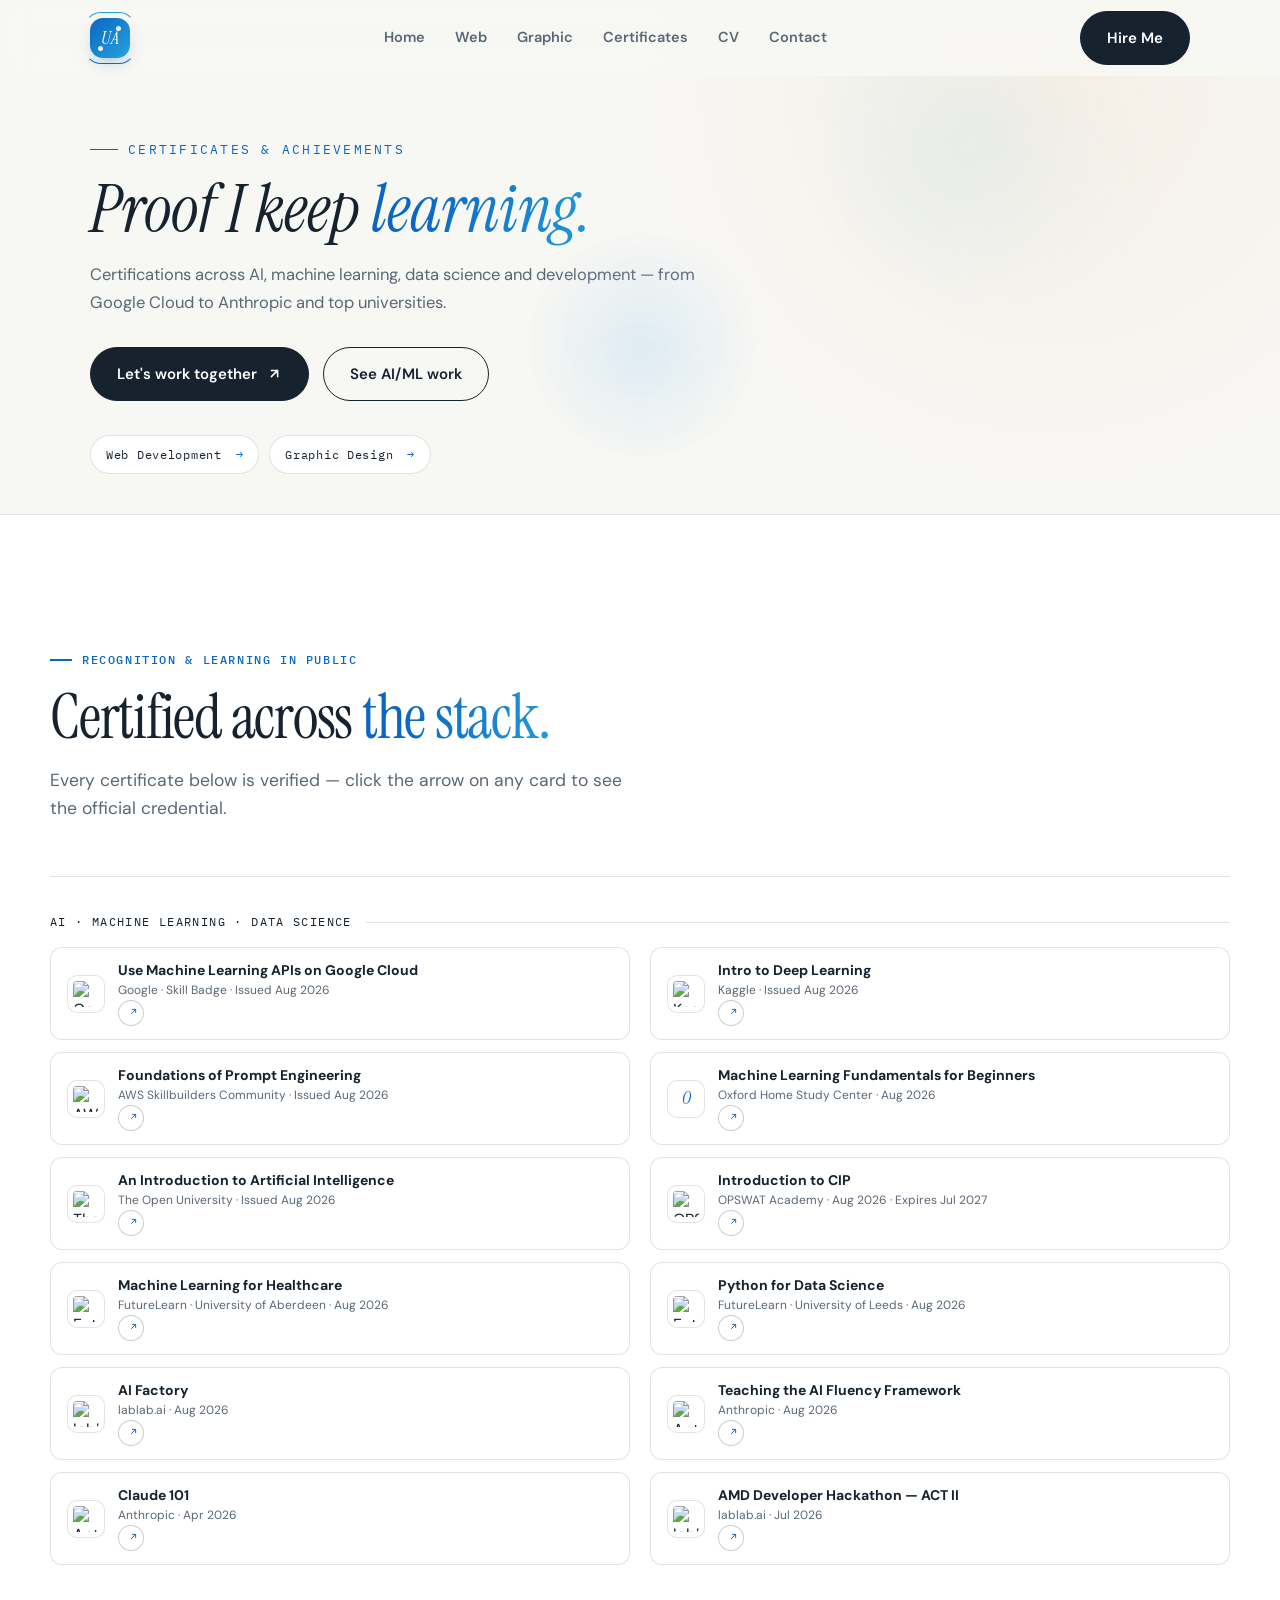
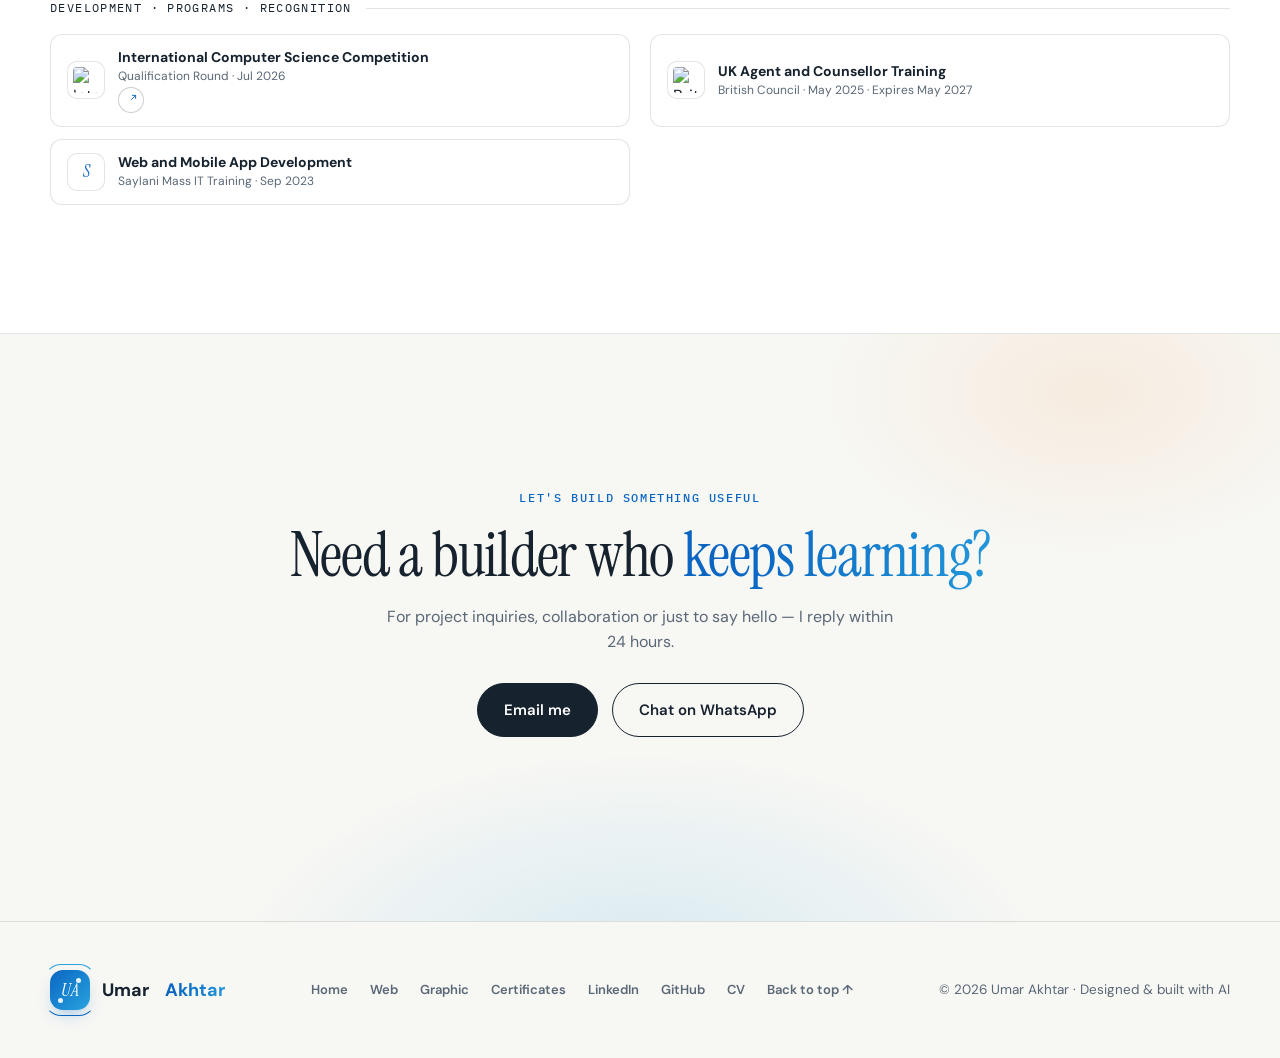
==== commit 11b19c37: "Polish experience section, credentials, CV link and WhatsApp - Animate experience accordion open/clo" ====
--- a/certificates.html
+++ b/certificates.html
@@ -29,6 +29,7 @@
         <a href="web.html">Web</a>
         <a href="graphic.html">Graphic</a>
         <a href="certificates.html" class="active">Certificates</a>
+        <a href="assets/Umar_Akhtar_CV.pdf" target="_blank" rel="noopener">CV</a>
         <a href="index.html#contact">Contact</a>
       </div>
       <a href="index.html#contact" class="nav-cta btn btn-primary">Hire Me</a>
@@ -114,7 +115,7 @@
       <p>For project inquiries, collaboration or just to say hello — I reply within 24 hours.</p>
       <div class="hero-cta" style="justify-content:center;">
         <a class="btn btn-primary" href="mailto:akhtarumar11223@gmail.com">Email me</a>
-        <a class="btn btn-ghost" href="https://wa.me/923136928882" target="_blank" rel="noopener">Chat on WhatsApp</a>
+        <a class="btn btn-ghost" href="https://wa.me/923426874805" target="_blank" rel="noopener">Chat on WhatsApp</a>
       </div>
     </div>
   </section>
--- a/css/style.css
+++ b/css/style.css
@@ -2,6 +2,11 @@
    Umar Akhtar — Portfolio Stylesheet v3
    Light editorial "paper" theme · LinkedIn blue accent · 3D depth
    ============================================================ */
+
+/* Hide Netlify's injected "Powered by Netlify" badge iframe */
+iframe[id*="nl-badge"], iframe[id*="netlify"] {
+  display: none !important;
+}
 
 :root {
   --ink: #16222e;
@@ -830,6 +835,20 @@
 }
 .cert-item .cert-arrow svg { width: 11px; height: 11px; stroke: currentColor; }
 .cert-item:hover .cert-arrow { background: var(--blue); color: #fff; }
+.cred-line .cert-arrow {
+  align-self: center;
+  width: 26px; height: 26px;
+  border-radius: 50%;
+  background: var(--surface);
+  border: 1px solid var(--line-strong);
+  display: flex; align-items: center; justify-content: center;
+  color: var(--blue);
+  transition: background .25s ease, color .25s ease;
+  flex-shrink: 0;
+}
+.cred-line .cert-arrow svg { width: 11px; height: 11px; stroke: currentColor; }
+.cred-line .cert-arrow:hover { background: var(--blue); color: #fff; }
+.cred-line > div { flex: 1; min-width: 0; }
 .cert-group-title {
   grid-column: 1 / -1;
   display: flex;
@@ -900,9 +919,11 @@
 .exp-arrow svg { width: 16px; height: 16px; }
 .exp-row[open] .exp-arrow { transform: rotate(45deg); background: var(--ink); color: #fff; }
 .exp-details {
-  padding: 0 8px 30px 80px;
-}
-.exp-details ul { display: flex; flex-direction: column; gap: 8px; }
+  padding: 0 8px 0 80px;
+  overflow: hidden;
+  transition: height .38s var(--ease);
+}
+.exp-details ul { display: flex; flex-direction: column; gap: 8px; padding-bottom: 30px; }
 .exp-details li { font-size: 14.5px; color: var(--muted); position: relative; padding-left: 22px; }
 .exp-details li::before {
   content: '';
@@ -944,30 +965,6 @@
   color: #fff;
   margin-top: 5px;
 }
-.leet-tile {
-  grid-column: 1 / -1;
-  background: linear-gradient(135deg, #eaf3fb, #fdf6ec);
-  border: 1px solid var(--line);
-  border-radius: 18px;
-  padding: 26px 30px;
-  display: flex;
-  align-items: center;
-  gap: 20px;
-  box-shadow: 8px 10px 0 rgba(185,220,245,.5);
-}
-.leet-tile .emblem {
-  width: 54px; height: 54px;
-  border-radius: 14px;
-  background: var(--ink);
-  color: #f2a33c;
-  display: flex; align-items: center; justify-content: center;
-  font-family: var(--serif);
-  font-size: 26px;
-  font-style: italic;
-}
-.leet-tile b { font-size: 17px; color: var(--ink); }
-.leet-tile p { font-size: 14px; color: var(--muted); }
-.leet-tile a { margin-left: auto; }
 
 /* ---------- Contact ---------- */
 .contact-section {
@@ -1085,8 +1082,6 @@
   .cert-list { grid-template-columns: 1fr; }
   .cred-grid { grid-template-columns: 1fr; }
   .exp-details { padding: 0 8px 28px 0; }
-  .leet-tile { flex-direction: column; align-items: flex-start; text-align: left; }
-  .leet-tile a { margin-left: 0; margin-top: 8px; }
   .footer-inner { flex-direction: column; text-align: center; }
 }
 
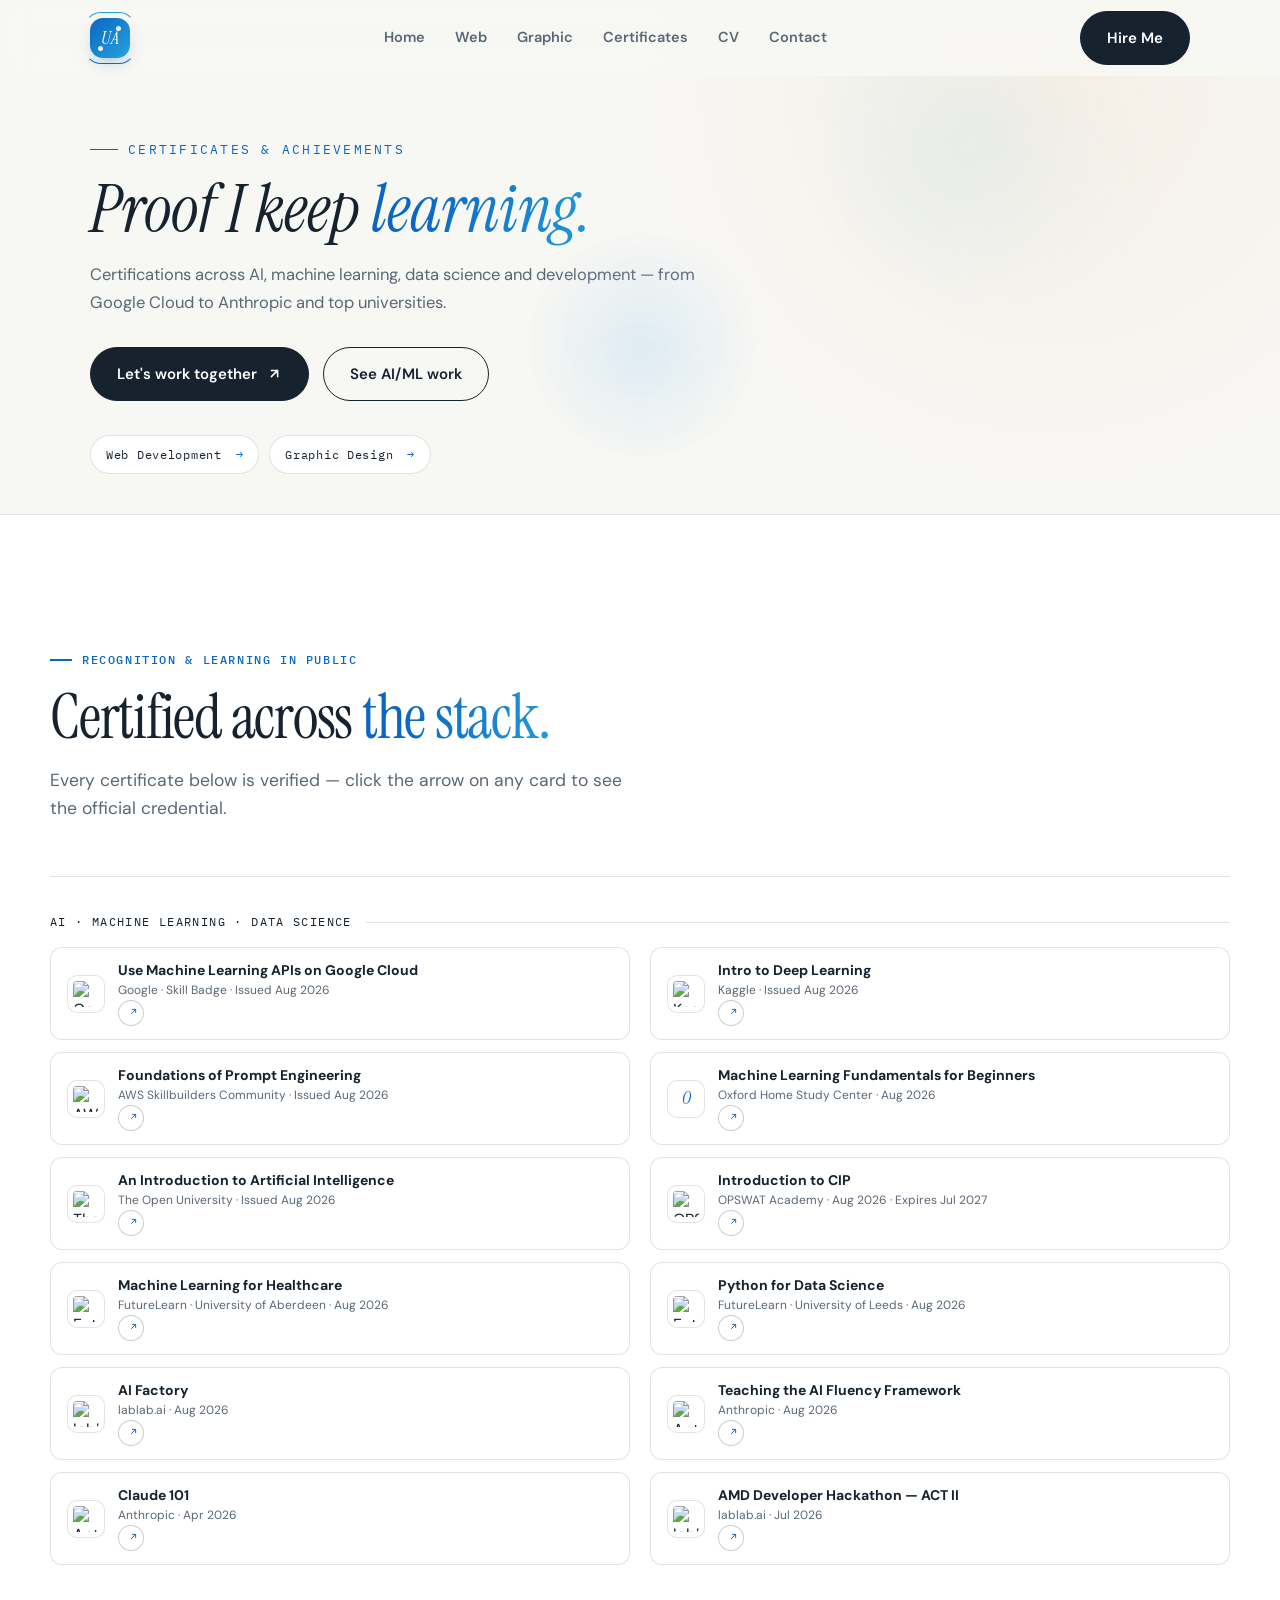
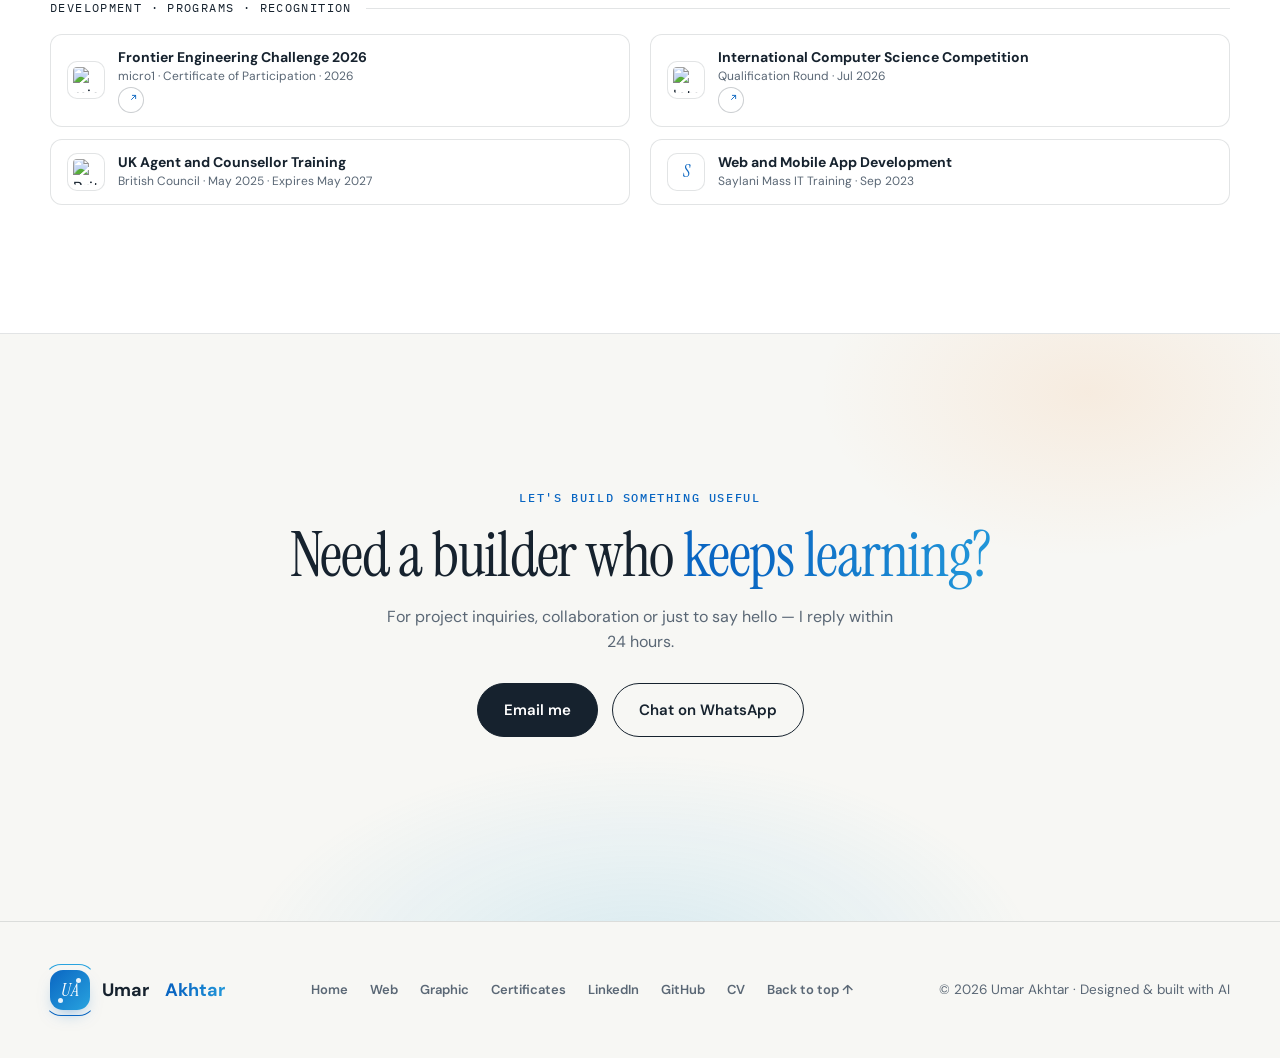
==== commit cd44a7c9: "Add micro1 Frontier Engineering Challenge 2026 certificate" ====
--- a/certificates.html
+++ b/certificates.html
@@ -98,6 +98,8 @@
 
         <div class="cert-group-title">Development · Programs · Recognition</div>
 
+        <div class="cert-item reveal"><img class="ci-logo" src="https://favicon.im/micro1.ai" alt="micro1 logo" loading="lazy" /><div class="ci-main"><b>Frontier Engineering Challenge 2026</b><span class="ci-org">micro1 · Certificate of Participation · 2026</span><a class="cert-arrow" href="https://drive.google.com/file/d/1JaAvAsE3x_vppSoPlWRHvqcBxaqd9Wca/view" target="_blank" rel="noopener" aria-label="Verify credential"><svg viewBox="0 0 24 24" fill="none" stroke="currentColor" stroke-width="2" stroke-linecap="round" stroke-linejoin="round"><path d="M14 3h7v7M21 3l-9 9"/></svg></a></div></div>
+
         <div class="cert-item reveal"><img class="ci-logo" src="https://favicon.im/icscompetition.org" alt="International Computer Science Competition logo" loading="lazy" /><div class="ci-main"><b>International Computer Science Competition</b><span class="ci-org">Qualification Round · Jul 2026</span><a class="cert-arrow" href="https://icscompetition.org/c/Certificate-QR-2026-1037C925A299-3f8cbebe00ad6f4a1f939a5cc4a01f4b.pdf" target="_blank" rel="noopener" aria-label="Verify credential"><svg viewBox="0 0 24 24" fill="none" stroke="currentColor" stroke-width="2" stroke-linecap="round" stroke-linejoin="round"><path d="M14 3h7v7M21 3l-9 9"/></svg></a></div></div>
 
         <div class="cert-item reveal"><img class="ci-logo" src="https://favicon.im/britishcouncil.org" alt="British Council logo" loading="lazy" /><div class="ci-main"><b>UK Agent and Counsellor Training</b><span class="ci-org">British Council · May 2025 · Expires May 2027</span></div></div>
